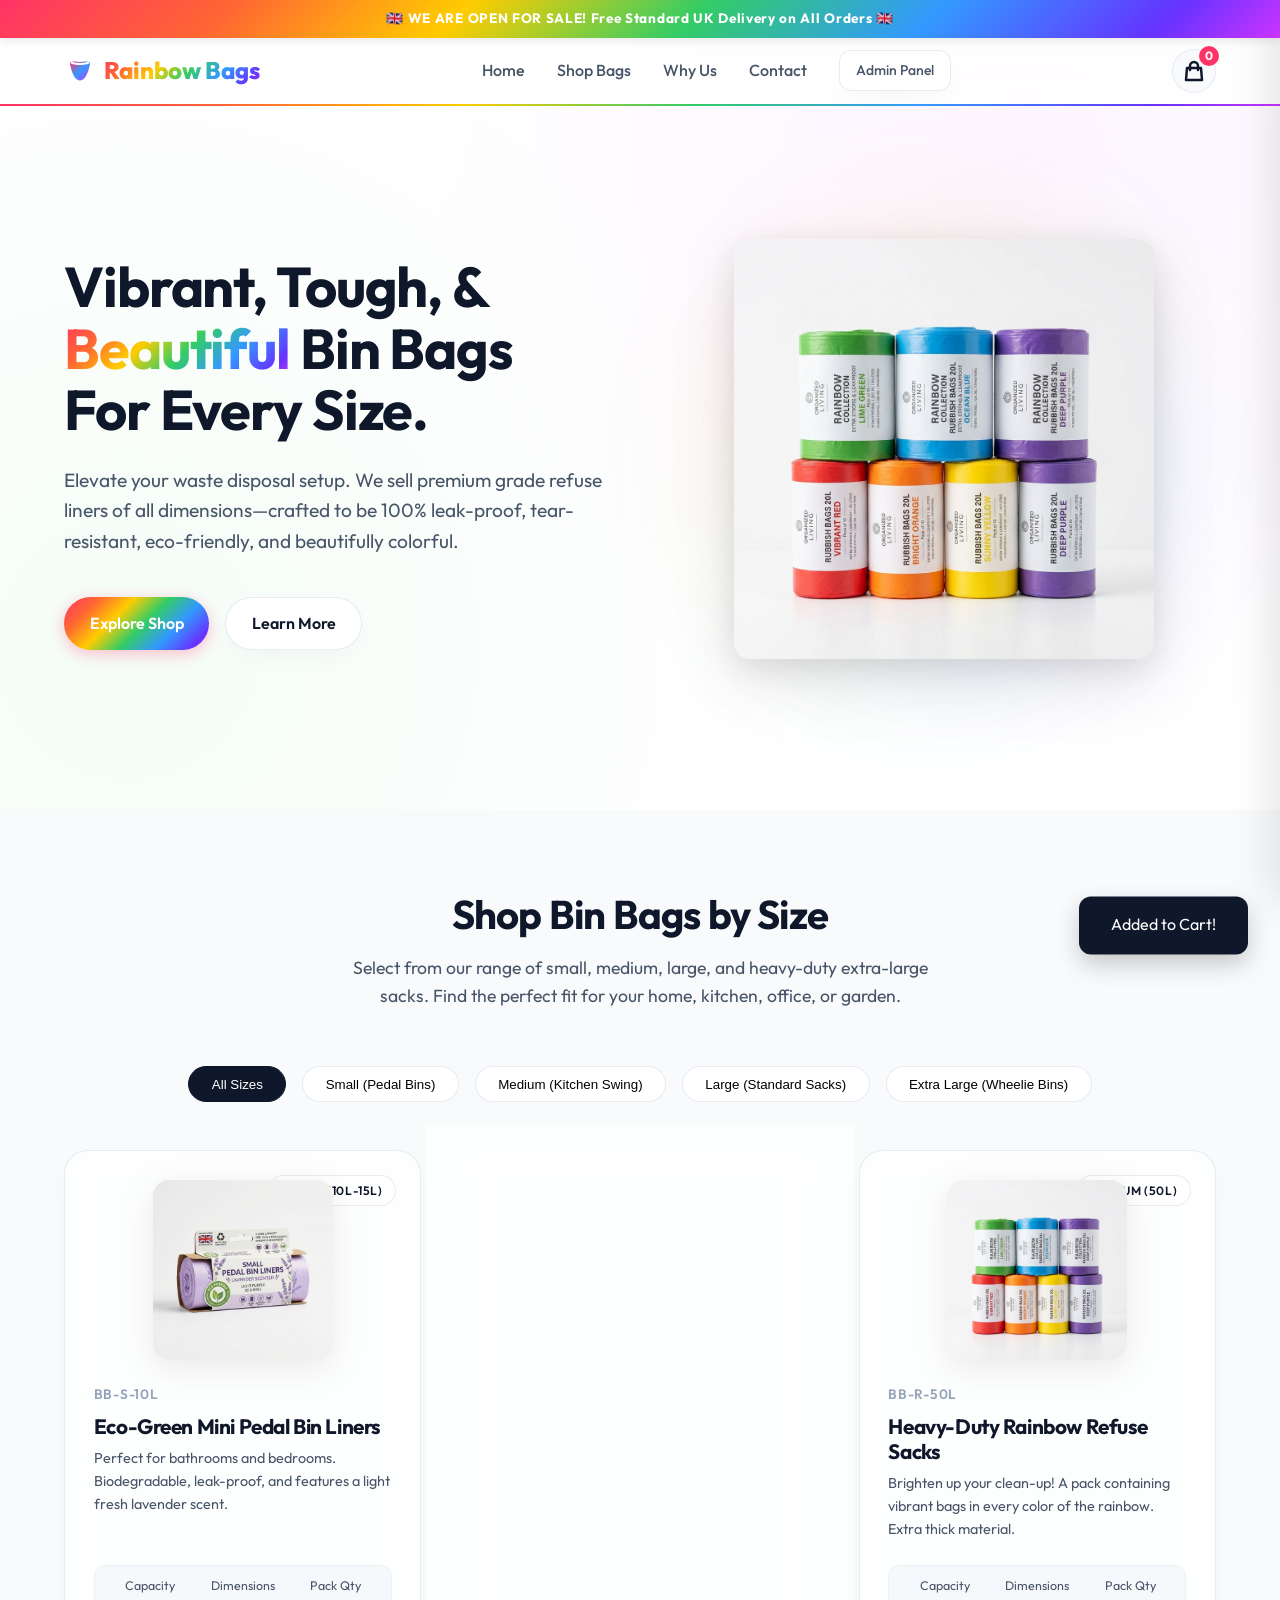
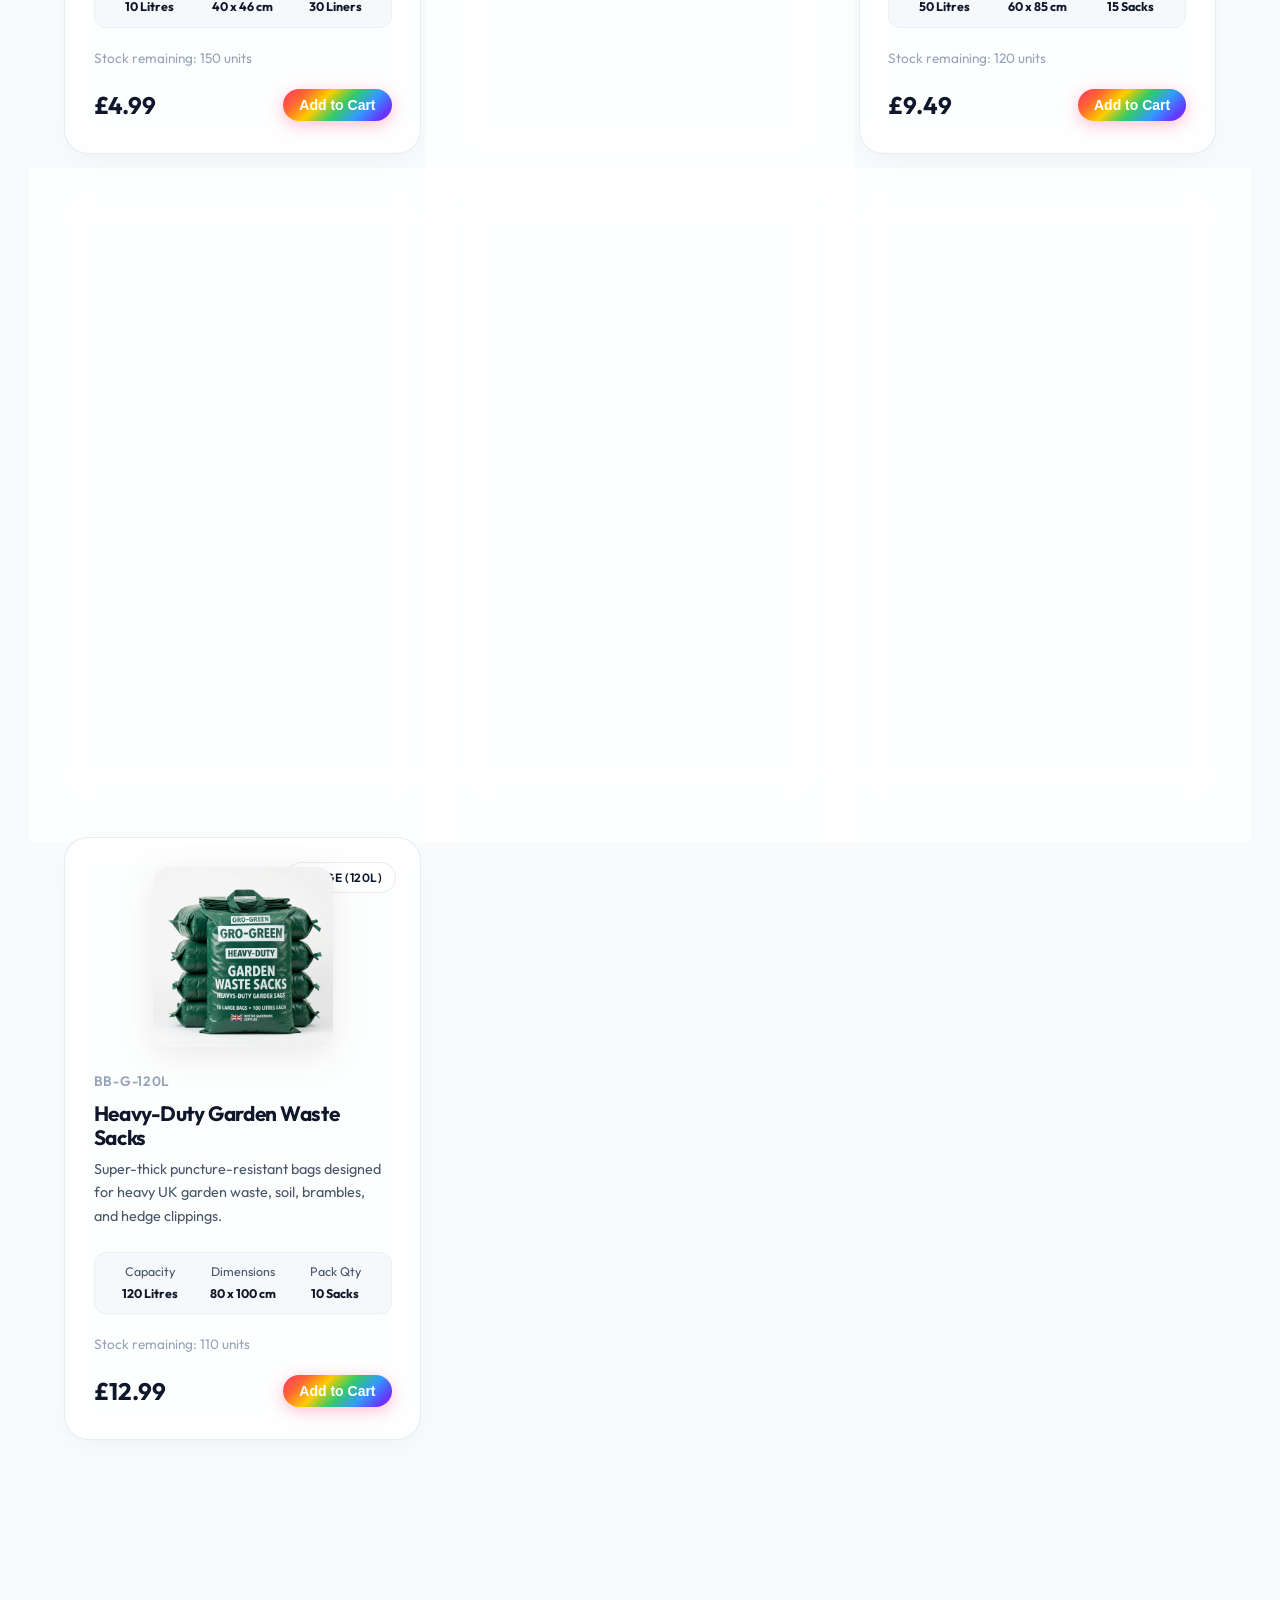
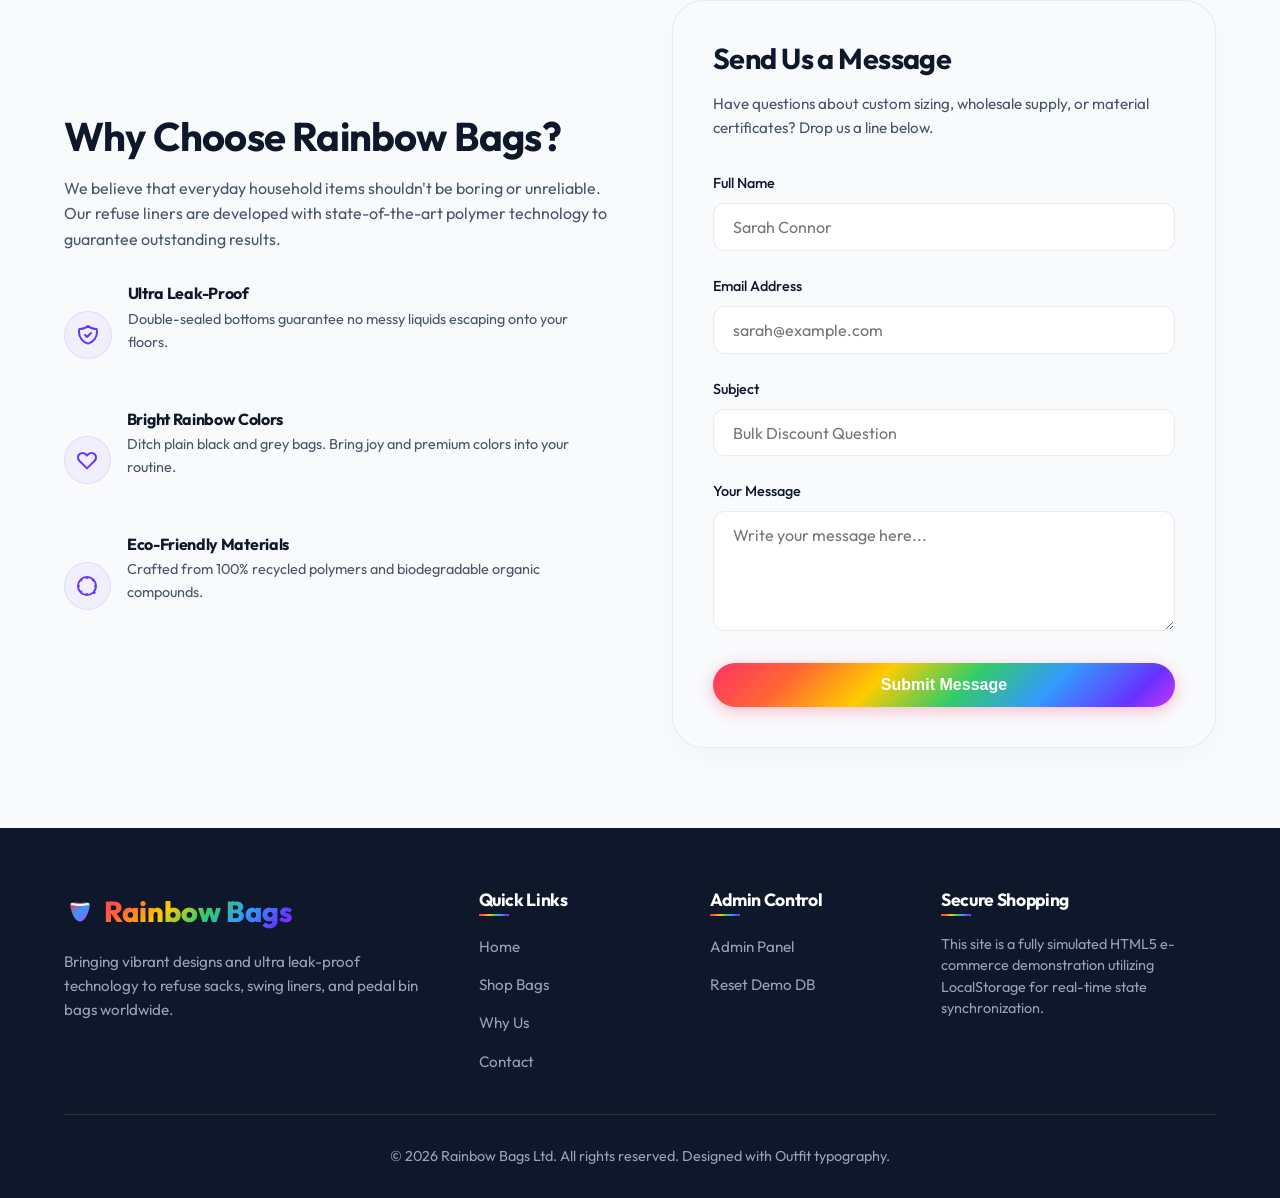
==== dashboard.html @ 69acb52d "Add files via upload" ====
<!DOCTYPE html>
<html lang="en">
<head>
    <meta charset="UTF-8">
    <meta name="viewport" content="width=device-width, initial-scale=1.0">
    <title>Management Dashboard - Rainbow Bags</title>
    <link rel="stylesheet" href="style.css">
    <style>
        /* Custom UI classes specific to dashboard components */
        .chart-container {
            background: var(--bg-secondary);
            border-radius: 20px;
            padding: 2rem;
            border: 1px solid var(--border-color);
            margin-bottom: 2rem;
        }

        .chart-title {
            font-size: 1.1rem;
            margin-bottom: 1.5rem;
            font-weight: 600;
        }

        .chart-bars-flex {
            display: flex;
            flex-direction: column;
            gap: 1.25rem;
        }

        .chart-bar-row {
            display: flex;
            align-items: center;
            gap: 1rem;
        }

        .chart-label {
            width: 140px;
            font-size: 0.9rem;
            font-weight: 500;
            color: var(--text-secondary);
        }

        .chart-track {
            flex-grow: 1;
            height: 24px;
            background: rgba(226, 232, 240, 0.5);
            border-radius: 9999px;
            overflow: hidden;
            position: relative;
        }

        .chart-fill {
            height: 100%;
            border-radius: 9999px;
            transition: width 0.8s cubic-bezier(0.4, 0, 0.2, 1);
            background: var(--rainbow-gradient);
        }

        .chart-value {
            width: 50px;
            text-align: right;
            font-size: 0.9rem;
            font-weight: 700;
        }

        /* Specific colorful background styles for charts */
        .fill-small { background: linear-gradient(90deg, #9933ff, #cc33ff); }
        .fill-medium { background: linear-gradient(90deg, #3399ff, #33cc66); }
        .fill-rainbow { background: var(--rainbow-gradient); }
        .fill-large { background: linear-gradient(90deg, #475569, #0f172a); }
        .fill-xlarge { background: linear-gradient(90deg, #6633ff, #ff3366); }

        .select-status {
            font-family: inherit;
            font-weight: 600;
            border-radius: 8px;
            padding: 0.3rem 0.6rem;
            border: 1px solid var(--border-color);
            background: #ffffff;
            cursor: pointer;
            outline: none;
            transition: var(--transition);
        }
        
        .select-status:focus {
            border-color: var(--rainbow-indigo);
        }

        .admin-nav-item.active-tab {
            background: var(--rainbow-gradient);
            color: #ffffff;
        }

        /* Login Screen Specific Styles */
        #login-screen {
            position: fixed;
            top: 0;
            left: 0;
            width: 100vw;
            height: 100vh;
            background: linear-gradient(135deg, rgba(255, 51, 102, 0.05) 0%, rgba(204, 51, 255, 0.05) 100%), #ffffff;
            display: flex;
            align-items: center;
            justify-content: center;
            z-index: 100002;
        }

        .login-card {
            background: #ffffff;
            border-radius: 32px;
            border: 1px solid var(--border-color);
            box-shadow: 0 20px 45px rgba(0,0,0,0.06);
            padding: 3rem;
            width: 100%;
            max-width: 420px;
            text-align: center;
            animation: float 6s ease-in-out infinite;
        }
    </style>
</head>
<body>

    <div id="dashboard-layout" style="display: none;">
        <!-- Header / Navbar -->
        <header id="main-header">
        <a href="index.html" class="logo">
            <svg viewBox="0 0 32 32" fill="none">
                <path d="M6,10 C10,32 22,32 26,10 C26,7 23,7 16,8 C9,7 6,7 6,10 Z" fill="url(#logo-rainbow-grad)" />
                <path d="M8,9 C16,11 24,9 24,9" stroke="white" stroke-width="2" stroke-linecap="round" />
                <defs>
                    <linearGradient id="logo-rainbow-grad" x1="0%" y1="0%" x2="100%" y2="100%">
                        <stop offset="0%" style="stop-color:#ff3366" />
                        <stop offset="50%" style="stop-color:#3399ff" />
                        <stop offset="100%" style="stop-color:#cc33ff" />
                    </linearGradient>
                </defs>
            </svg>
            <span class="rainbow-text">Rainbow Bags Admin</span>
        </a>
        
        <ul class="nav-links">
            <li><a href="index.html">View Storefront</a></li>
            <li><a href="#" onclick="logoutDemo()" class="btn btn-white btn-sm" style="border-radius:12px;">Log Out</a></li>
        </ul>
    </header>

    <div class="admin-container">
        <!-- Sidebar Navigation -->
        <aside class="admin-sidebar">
            <nav class="admin-nav">
                <div class="admin-nav-item active-tab" data-target="overview" id="nav-overview">
                    <svg width="20" height="20" fill="none" stroke="currentColor" stroke-width="2" viewBox="0 0 24 24"><path d="M4 6a2 2 0 012-2h2a2 2 0 012 2v4a2 2 0 01-2 2H6a2 2 0 01-2-2V6zM14 6a2 2 0 012-2h2a2 2 0 012 2v4a2 2 0 01-2 2h-2a2 2 0 01-2-2V6zM4 16a2 2 0 012-2h2a2 2 0 012 2v2a2 2 0 01-2 2H6a2 2 0 01-2-2v-2zM14 16a2 2 0 012-2h2a2 2 0 012 2v2a2 2 0 01-2 2h-2a2 2 0 01-2-2v-2z" stroke-linecap="round" stroke-linejoin="round"/></svg>
                    <span>Overview</span>
                </div>
                <div class="admin-nav-item" data-target="products" id="nav-products">
                    <svg width="20" height="20" fill="none" stroke="currentColor" stroke-width="2" viewBox="0 0 24 24"><path d="M20 7l-8-4-8 4m16 0l-8 4m8-4v10l-8 4m0-10L4 7m8 4v10M4 7v10l8 4" stroke-linecap="round" stroke-linejoin="round"/></svg>
                    <span>Inventory</span>
                </div>
                <div class="admin-nav-item" data-target="orders" id="nav-orders">
                    <svg width="20" height="20" fill="none" stroke="currentColor" stroke-width="2" viewBox="0 0 24 24"><path d="M16 11V7a4 4 0 00-8 0v4M5 9h14l1 12H4L5 9z" stroke-linecap="round" stroke-linejoin="round"/></svg>
                    <span>Orders</span>
                </div>
                <div class="admin-nav-item" data-target="messages" id="nav-messages">
                    <svg width="20" height="20" fill="none" stroke="currentColor" stroke-width="2" viewBox="0 0 24 24"><path d="M8 12h.01M12 12h.01M16 12h.01M21 12c0 4.418-4.03 8-9 8a9.863 9.863 0 01-4.255-.949L3 20l1.395-3.72C3.512 15.042 3 13.574 3 12c0-4.418 4.03-8 9-8s9 3.582 9 8z" stroke-linecap="round" stroke-linejoin="round"/></svg>
                    <span>Messages</span>
                </div>
            </nav>
        </aside>

        <!-- Main Content Area -->
        <main class="admin-content">
            
            <!-- Alert message bars -->
            <div id="alert-success" style="display:none; background:rgba(51,204,102,0.1); color:var(--rainbow-green); border-radius:12px; padding:1rem; margin-bottom:1.5rem; font-weight: 500;"></div>
            <div id="alert-error" style="display:none; background:rgba(255,51,102,0.1); color:var(--rainbow-red); border-radius:12px; padding:1rem; margin-bottom:1.5rem; font-weight: 500;"></div>

            <!-- TAB 1: OVERVIEW -->
            <div id="tab-overview" class="tab-view">
                <div class="admin-header-actions">
                    <h2>Performance Dashboard</h2>
                    <p style="color:var(--text-secondary); font-size:0.9rem;">Real-time LocalStorage reporting</p>
                </div>

                <div class="admin-stats-grid">
                    <div class="stat-card">
                        <span class="stat-card-title">Total Sales Revenue</span>
                        <span class="stat-card-value" id="stat-revenue">£0.00</span>
                    </div>
                    <div class="stat-card">
                        <span class="stat-card-title">Total Orders</span>
                        <span class="stat-card-value" id="stat-orders">0</span>
                    </div>
                    <div class="stat-card">
                        <span class="stat-card-title">Average Order Value</span>
                        <span class="stat-card-value" id="stat-aov">£0.00</span>
                    </div>
                    <div class="stat-card">
                        <span class="stat-card-title">Low Stock Warnings</span>
                        <span class="stat-card-value" id="stat-lowstock" style="color: var(--rainbow-red);">0</span>
                    </div>
                </div>

                <!-- Charts Section -->
                <div class="chart-container">
                    <h3 class="chart-title">Bag Volume Distribution Sold (Total Units)</h3>
                    <div class="chart-bars-flex" id="chart-bars">
                        <!-- Plotted dynamically in dashboard.js -->
                    </div>
                </div>

                <!-- Recent Orders Log Preview -->
                <h3 style="margin-top:2.5rem; margin-bottom:1rem;">Recent Orders</h3>
                <div class="admin-table-container">
                    <table class="admin-table">
                        <thead>
                            <tr>
                                <th>Order ID</th>
                                <th>Customer Name</th>
                                <th>Date</th>
                                <th>Total paid</th>
                                <th>Status</th>
                            </tr>
                        </thead>
                        <tbody id="recent-orders-list">
                            <!-- Populated dynamically -->
                        </tbody>
                    </table>
                </div>
            </div>

            <!-- TAB 2: INVENTORY -->
            <div id="tab-products" class="tab-view" style="display:none;">
                <div class="admin-header-actions">
                    <h2>Product Inventory</h2>
                    <button class="btn btn-rainbow btn-sm" onclick="openAddProductModal()">+ Add New Product</button>
                </div>

                <div class="admin-table-container">
                    <table class="admin-table">
                        <thead>
                            <tr>
                                <th>ID</th>
                                <th>Image</th>
                                <th>Product Name</th>
                                <th>SKU</th>
                                <th>Size</th>
                                <th>Price</th>
                                <th>Stock</th>
                                <th>Actions</th>
                            </tr>
                        </thead>
                        <tbody id="inventory-list">
                            <!-- Populated dynamically -->
                        </tbody>
                    </table>
                </div>
            </div>

            <!-- TAB 3: ORDERS -->
            <div id="tab-orders" class="tab-view" style="display:none;">
                <div class="admin-header-actions">
                    <h2>Orders Log</h2>
                    <p style="color:var(--text-secondary); font-size:0.9rem;" id="orders-count-label">0 total orders listed</p>
                </div>

                <div class="admin-table-container">
                    <table class="admin-table">
                        <thead>
                            <tr>
                                <th>Order ID</th>
                                <th>Customer Details</th>
                                <th>Purchased Items</th>
                                <th>Total amount</th>
                                <th>Date</th>
                                <th>Status</th>
                                <th>Actions</th>
                            </tr>
                        </thead>
                        <tbody id="orders-full-list">
                            <!-- Populated dynamically -->
                        </tbody>
                    </table>
                </div>
            </div>

            <!-- TAB 4: MESSAGES -->
            <div id="tab-messages" class="tab-view" style="display:none;">
                <div class="admin-header-actions">
                    <h2>Customer Support Inquiries</h2>
                    <p style="color:var(--text-secondary); font-size:0.9rem;" id="messages-count-label">0 total inquiries</p>
                </div>

                <div class="admin-table-container">
                    <table class="admin-table">
                        <thead>
                            <tr>
                                <th>ID</th>
                                <th>Customer</th>
                                <th>Subject</th>
                                <th>Date</th>
                                <th>Status</th>
                                <th>Actions</th>
                            </tr>
                        </thead>
                        <tbody id="messages-list">
                            <!-- Populated dynamically -->
                        </tbody>
                    </table>
                </div>
            </div>

        </main>
    </div>

    <!-- Product CRUD Modal -->
    <div class="admin-modal" id="product-modal">
        <div class="admin-modal-content">
            <h3 style="font-size:1.8rem; margin-bottom:1.5rem;" id="modal-title">Add New Product</h3>
            
            <form id="product-form">
                <input type="hidden" id="prod-id">
                
                <div class="form-group">
                    <label for="prod-name" class="form-label">Product Name</label>
                    <input type="text" id="prod-name" class="form-control" placeholder="Heavy-Duty Rainbow Refuse Sacks" required>
                </div>

                <div style="display:grid; grid-template-columns: 1fr 1fr; gap:1rem;" class="form-group">
                    <div>
                        <label for="prod-sku" class="form-label">SKU Code</label>
                        <input type="text" id="prod-sku" class="form-control" placeholder="BB-R-50L" required>
                    </div>
                    <div>
                        <label for="prod-size" class="form-label">Size Dimension</label>
                        <input type="text" id="prod-size" class="form-control" placeholder="Medium (50L)" required>
                    </div>
                </div>

                <div style="display:grid; grid-template-columns: 1fr 1fr; gap:1rem;" class="form-group">
                    <div>
                        <label for="prod-price" class="form-label">Price (£)</label>
                        <input type="number" id="prod-price" class="form-control" step="0.01" min="0.01" placeholder="9.49" required>
                    </div>
                    <div>
                        <label for="prod-stock" class="form-label">Inventory Stock</label>
                        <input type="number" id="prod-stock" class="form-control" min="0" placeholder="120" required>
                    </div>
                </div>

                <div style="display:grid; grid-template-columns: repeat(3, 1fr); gap:1rem;" class="form-group">
                    <div>
                        <label for="prod-capacity" class="form-label">Capacity (L)</label>
                        <input type="text" id="prod-capacity" class="form-control" placeholder="50 Litres" required>
                    </div>
                    <div>
                        <label for="prod-dimensions" class="form-label">Dimensions</label>
                        <input type="text" id="prod-dimensions" class="form-control" placeholder="60 x 85 cm" required>
                    </div>
                    <div>
                        <label for="prod-pack-qty" class="form-label">Pack Qty</label>
                        <input type="text" id="prod-pack-qty" class="form-control" placeholder="15 Sacks" required>
                    </div>
                </div>

                <div class="form-group">
                    <label for="prod-image-url" class="form-label">Product Image URL / Style Key</label>
                    <input type="text" id="prod-image-url" class="form-control" placeholder="images/rainbow_refuse_sacks.jpg or small_bag" required>
                </div>

                <div class="form-group" style="margin-bottom:2rem;">
                    <label for="prod-desc" class="form-label">Description Details</label>
                    <textarea id="prod-desc" class="form-control" placeholder="Write description details here..." required></textarea>
                </div>

                <div style="display:flex; gap:1rem;">
                    <button type="button" class="btn btn-white" onclick="closeProductModal()" style="flex:1;">Cancel</button>
                    <button type="submit" class="btn btn-rainbow" id="modal-submit-btn" style="flex:2;">Save Product</button>
                </div>
            </form>
        </div>
    </div>

    <!-- Message Reader Modal -->
    <div class="admin-modal" id="message-modal">
        <div class="admin-modal-content">
            <h3 style="font-size:1.6rem; margin-bottom:1rem;" id="msg-modal-subject">Subject line</h3>
            <p style="font-size:0.85rem; color:var(--text-muted); margin-bottom:1.5rem;" id="msg-modal-meta">From: Name (email) on date</p>
            
            <div style="background:var(--bg-secondary); border-radius:12px; padding:1.5rem; line-height:1.6; margin-bottom:2rem; white-space:pre-wrap; border:1px solid var(--border-color);" id="msg-modal-content">
                Message content body
            </div>
            
            <button class="btn btn-rainbow" onclick="closeMessageModal()" style="width:100%;">Close Message</button>
        </div>
    </div>
    </div>

    <!-- Login Screen -->
    <div id="login-screen">
        <div class="login-card">
            <div class="logo" style="justify-content:center; margin-bottom: 2rem;">
                <svg viewBox="0 0 32 32" fill="none" style="width:40px; height:40px;">
                    <path d="M6,10 C10,32 22,32 26,10 C26,7 23,7 16,8 C9,7 6,7 6,10 Z" fill="url(#logo-rainbow-grad-login)" />
                    <path d="M8,9 C16,11 24,9 24,9" stroke="white" stroke-width="2" stroke-linecap="round" />
                    <defs>
                        <linearGradient id="logo-rainbow-grad-login" x1="0%" y1="0%" x2="100%" y2="100%">
                            <stop offset="0%" style="stop-color:#ff3366" />
                            <stop offset="50%" style="stop-color:#3399ff" />
                            <stop offset="100%" style="stop-color:#cc33ff" />
                        </linearGradient>
                    </defs>
                </svg>
                <span class="rainbow-text">Rainbow Bags</span>
            </div>
            
            <h2 style="font-size:1.6rem; margin-bottom:0.5rem;">Admin Control Room</h2>
            <p style="color:var(--text-secondary); font-size:0.9rem; margin-bottom:2rem;">Sign in to manage inventory & sales</p>
            
            <div id="login-error" style="display:none; background:rgba(255,51,102,0.1); color:var(--rainbow-red); border-radius:12px; padding:0.8rem; font-size:0.88rem; margin-bottom:1.5rem; text-align:left; font-weight: 500;">
                Invalid username or password.
            </div>
            
            <form id="login-form">
                <div class="form-group" style="text-align:left;">
                    <label for="login-username" class="form-label">Username</label>
                    <input type="text" id="login-username" class="form-control" placeholder="Enter username" required autocomplete="username">
                </div>
                <div class="form-group" style="text-align:left; margin-bottom: 2rem;">
                    <label for="login-password" class="form-label">Password</label>
                    <input type="password" id="login-password" class="form-control" placeholder="••••••••" required autocomplete="current-password">
                </div>
                <button type="submit" class="btn btn-rainbow" style="width:100%;">Access Dashboard</button>
            </form>

        </div>
    </div>

    <!-- Toast container -->
    <div class="toast" id="toast">Update applied!</div>

    <script src="dashboard.js"></script>
</body>
</html>
---- style.css ----
/* style.css - Premium Rainbow & White Design System */
@import url('https://fonts.googleapis.com/css2?family=Outfit:wght@300;400;500;600;700;800&display=swap');

:root {
    --bg-primary: #ffffff;
    --bg-secondary: #f8fafc;
    --bg-card: rgba(255, 255, 255, 0.75);
    --border-color: rgba(226, 232, 240, 0.8);
    --text-primary: #0f172a;
    --text-secondary: #475569;
    --text-muted: #94a3b8;
    
    /* Vibrant Premium Rainbow Accents */
    --rainbow-red: #ff3366;
    --rainbow-orange: #ff6633;
    --rainbow-yellow: #ffcc00;
    --rainbow-green: #33cc66;
    --rainbow-blue: #3399ff;
    --rainbow-indigo: #6633ff;
    --rainbow-violet: #cc33ff;
    
    --rainbow-gradient: linear-gradient(135deg, 
        var(--rainbow-red) 0%, 
        var(--rainbow-orange) 18%, 
        var(--rainbow-yellow) 36%, 
        var(--rainbow-green) 54%, 
        var(--rainbow-blue) 72%, 
        var(--rainbow-indigo) 90%, 
        var(--rainbow-violet) 100%
    );
    
    --rainbow-gradient-hover: linear-gradient(135deg, 
        var(--rainbow-violet) 0%, 
        var(--rainbow-indigo) 18%, 
        var(--rainbow-blue) 36%, 
        var(--rainbow-green) 54%, 
        var(--rainbow-yellow) 72%, 
        var(--rainbow-orange) 90%, 
        var(--rainbow-red) 100%
    );

    --rainbow-glow: 0 8px 32px rgba(99, 102, 241, 0.15);
    --card-shadow: 0 10px 30px -10px rgba(0, 0, 0, 0.05);
    --glass-blur: blur(12px);
    --transition: all 0.3s cubic-bezier(0.4, 0, 0.2, 1);
}

* {
    margin: 0;
    padding: 0;
    box-sizing: border-box;
}

body {
    font-family: 'Outfit', sans-serif;
    background-color: var(--bg-primary);
    color: var(--text-primary);
    line-height: 1.6;
    overflow-x: hidden;
}

/* Scrollbar customization */
::-webkit-scrollbar {
    width: 8px;
    height: 8px;
}
::-webkit-scrollbar-track {
    background: var(--bg-secondary);
}
::-webkit-scrollbar-thumb {
    background: var(--text-muted);
    border-radius: 4px;
}
::-webkit-scrollbar-thumb:hover {
    background: var(--text-secondary);
}

/* Typography & General Utilities */
h1, h2, h3, h4, h5, h6 {
    font-weight: 700;
    letter-spacing: -0.02em;
    line-height: 1.2;
}

.rainbow-text {
    background: var(--rainbow-gradient);
    -webkit-background-clip: text;
    -webkit-text-fill-color: transparent;
    display: inline-block;
}

.btn {
    display: inline-flex;
    align-items: center;
    justify-content: center;
    padding: 0.8rem 1.6rem;
    font-size: 1rem;
    font-weight: 600;
    border-radius: 9999px;
    border: none;
    cursor: pointer;
    transition: var(--transition);
    text-decoration: none;
    gap: 0.5rem;
}

.btn-rainbow {
    background: var(--rainbow-gradient);
    color: #ffffff;
    box-shadow: 0 4px 15px rgba(255, 51, 102, 0.3);
}

.btn-rainbow:hover {
    background: var(--rainbow-gradient-hover);
    transform: translateY(-2px);
    box-shadow: 0 8px 25px rgba(255, 51, 102, 0.5);
}

.btn-white {
    background: #ffffff;
    color: var(--text-primary);
    border: 1px solid var(--border-color);
    box-shadow: var(--card-shadow);
}

.btn-white:hover {
    background: var(--bg-secondary);
    border-color: var(--text-muted);
    transform: translateY(-2px);
}

.btn-sm {
    padding: 0.5rem 1rem;
    font-size: 0.875rem;
}

/* Header & Navigation */
header {
    position: fixed;
    top: 0;
    left: 0;
    right: 0;
    height: 70px;
    background: rgba(255, 255, 255, 0.8);
    backdrop-filter: var(--glass-blur);
    -webkit-backdrop-filter: var(--glass-blur);
    border-bottom: 1px solid var(--border-color);
    z-index: 100;
    display: flex;
    align-items: center;
    justify-content: space-between;
    padding: 0 5%;
    transition: var(--transition);
}

header::after {
    content: '';
    position: absolute;
    bottom: -1px;
    left: 0;
    width: 100%;
    height: 2px;
    background: var(--rainbow-gradient);
}

.logo {
    display: flex;
    align-items: center;
    gap: 0.5rem;
    font-size: 1.5rem;
    font-weight: 800;
    text-decoration: none;
    color: var(--text-primary);
}

.logo svg {
    width: 32px;
    height: 32px;
}

.nav-links {
    display: flex;
    gap: 2rem;
    list-style: none;
    align-items: center;
}

.nav-links a {
    text-decoration: none;
    color: var(--text-secondary);
    font-weight: 500;
    transition: var(--transition);
}

.nav-links a:hover {
    color: var(--text-primary);
}

.nav-icons {
    display: flex;
    align-items: center;
    gap: 1.5rem;
}

.cart-icon-wrapper {
    position: relative;
    cursor: pointer;
    background: var(--bg-secondary);
    width: 44px;
    height: 44px;
    border-radius: 50%;
    display: flex;
    align-items: center;
    justify-content: center;
    transition: var(--transition);
    border: 1px solid var(--border-color);
}

.cart-icon-wrapper:hover {
    border-color: var(--rainbow-indigo);
    box-shadow: 0 0 10px rgba(102, 51, 255, 0.2);
}

.cart-badge {
    position: absolute;
    top: -4px;
    right: -4px;
    background: var(--rainbow-red);
    color: #ffffff;
    font-size: 0.75rem;
    font-weight: 700;
    width: 20px;
    height: 20px;
    border-radius: 50%;
    display: flex;
    align-items: center;
    justify-content: center;
}

/* Hero Section */
.hero {
    min-height: 90vh;
    padding: 120px 5% 60px 5%;
    background: radial-gradient(circle at 80% 20%, rgba(204, 51, 255, 0.05) 0%, transparent 50%),
                radial-gradient(circle at 10% 80%, rgba(51, 204, 102, 0.05) 0%, transparent 50%);
    display: grid;
    grid-template-columns: 1fr 1fr;
    gap: 4rem;
    align-items: center;
}

.hero-content h1 {
    font-size: 3.5rem;
    line-height: 1.1;
    margin-bottom: 1.5rem;
}

.hero-content p {
    font-size: 1.2rem;
    color: var(--text-secondary);
    margin-bottom: 2.5rem;
    max-width: 600px;
}

.hero-cta {
    display: flex;
    gap: 1rem;
}

.hero-image-wrapper {
    position: relative;
    display: flex;
    justify-content: center;
    align-items: center;
}

.hero-bg-glow {
    position: absolute;
    width: 400px;
    height: 400px;
    background: var(--rainbow-gradient);
    border-radius: 50%;
    filter: blur(80px);
    opacity: 0.15;
    z-index: 1;
    animation: rotateGlow 20s linear infinite;
}

.hero-bag-preview {
    position: relative;
    z-index: 2;
    width: 100%;
    max-width: 420px;
    filter: drop-shadow(0 20px 30px rgba(0,0,0,0.1));
    animation: float 6s ease-in-out infinite;
}

/* Shop Section */
.shop-section {
    padding: 80px 5%;
    background: var(--bg-secondary);
}

.section-header {
    text-align: center;
    margin-bottom: 3.5rem;
}

.section-header h2 {
    font-size: 2.5rem;
    margin-bottom: 1rem;
}

.section-header p {
    color: var(--text-secondary);
    font-size: 1.1rem;
    max-width: 600px;
    margin: 0 auto;
}

.product-filters {
    display: flex;
    justify-content: center;
    gap: 1rem;
    margin-bottom: 3rem;
    flex-wrap: wrap;
}

.filter-btn {
    padding: 0.6rem 1.4rem;
    border-radius: 9999px;
    border: 1px solid var(--border-color);
    background: #ffffff;
    font-weight: 500;
    cursor: pointer;
    transition: var(--transition);
}

.filter-btn:hover, .filter-btn.active {
    background: var(--text-primary);
    color: #ffffff;
    border-color: var(--text-primary);
}

.products-grid {
    display: grid;
    grid-template-columns: repeat(auto-fill, minmax(280px, 1fr));
    gap: 2.5rem;
}

.product-card {
    background: var(--bg-card);
    border-radius: 24px;
    border: 1px solid var(--border-color);
    padding: 1.8rem;
    display: flex;
    flex-direction: column;
    position: relative;
    transition: var(--transition);
    overflow: hidden;
    backdrop-filter: var(--glass-blur);
    -webkit-backdrop-filter: var(--glass-blur);
    box-shadow: var(--card-shadow);
}

.product-card::before {
    content: '';
    position: absolute;
    top: 0;
    left: 0;
    width: 100%;
    height: 4px;
    background: var(--rainbow-gradient);
    opacity: 0;
    transition: var(--transition);
}

.product-card:hover {
    transform: translateY(-8px);
    box-shadow: var(--rainbow-glow);
    border-color: rgba(99, 102, 241, 0.3);
}

.product-card:hover::before {
    opacity: 1;
}

.product-badge {
    position: absolute;
    top: 1.5rem;
    right: 1.5rem;
    background: rgba(255,255,255,0.9);
    padding: 0.3rem 0.8rem;
    border-radius: 9999px;
    font-size: 0.75rem;
    font-weight: 600;
    border: 1px solid var(--border-color);
    text-transform: uppercase;
    letter-spacing: 0.05em;
}

.product-image {
    height: 180px;
    display: flex;
    align-items: center;
    justify-content: center;
    margin-bottom: 1.5rem;
    position: relative;
}

/* Beautiful SVG representations of bin bags */
.bag-illustration {
    width: 120px;
    height: 150px;
    filter: drop-shadow(0 10px 15px rgba(0,0,0,0.1));
    transition: var(--transition);
}

.product-card:hover .bag-illustration {
    transform: scale(1.1) rotate(2deg);
}

/* realistic product photos of UK bin bags */
.bag-image {
    max-width: 100%;
    max-height: 100%;
    object-fit: contain;
    border-radius: 16px;
    filter: drop-shadow(0 8px 16px rgba(0,0,0,0.08));
    transition: var(--transition);
}

.product-card:hover .bag-image {
    transform: scale(1.06) rotate(2deg);
}

.product-size {
    font-size: 0.85rem;
    color: var(--text-muted);
    font-weight: 600;
    text-transform: uppercase;
    margin-bottom: 0.5rem;
    letter-spacing: 0.05em;
}

.product-name {
    font-size: 1.3rem;
    margin-bottom: 0.5rem;
    color: var(--text-primary);
}

.product-description {
    font-size: 0.9rem;
    color: var(--text-secondary);
    margin-bottom: 1.5rem;
    flex-grow: 1;
}

.product-footer {
    display: flex;
    justify-content: space-between;
    align-items: center;
    margin-top: auto;
}

.product-price {
    font-size: 1.5rem;
    font-weight: 700;
    color: var(--text-primary);
}

/* Shopping Cart Drawer */
.cart-drawer {
    position: fixed;
    top: 0;
    right: -420px;
    width: 420px;
    height: 100%;
    background: rgba(255, 255, 255, 0.95);
    backdrop-filter: var(--glass-blur);
    -webkit-backdrop-filter: var(--glass-blur);
    box-shadow: -10px 0 40px rgba(0, 0, 0, 0.1);
    z-index: 1000;
    transition: cubic-bezier(0.4, 0, 0.2, 1) 0.4s;
    display: flex;
    flex-direction: column;
    border-left: 1px solid var(--border-color);
}

.cart-drawer.active {
    right: 0;
}

.cart-header {
    padding: 1.5rem;
    border-bottom: 1px solid var(--border-color);
    display: flex;
    justify-content: space-between;
    align-items: center;
}

.cart-close {
    background: none;
    border: none;
    cursor: pointer;
    font-size: 1.5rem;
    color: var(--text-secondary);
    display: flex;
    align-items: center;
    justify-content: center;
    width: 36px;
    height: 36px;
    border-radius: 50%;
    transition: var(--transition);
}

.cart-close:hover {
    background: var(--bg-secondary);
    color: var(--text-primary);
}

.cart-items {
    flex-grow: 1;
    overflow-y: auto;
    padding: 1.5rem;
    display: flex;
    flex-direction: column;
    gap: 1.5rem;
}

.cart-item {
    display: flex;
    gap: 1rem;
    align-items: center;
    border-bottom: 1px solid var(--border-color);
    padding-bottom: 1.5rem;
}

.cart-item-img {
    width: 60px;
    height: 60px;
    background: var(--bg-secondary);
    border-radius: 12px;
    display: flex;
    align-items: center;
    justify-content: center;
}

.cart-item-details {
    flex-grow: 1;
}

.cart-item-name {
    font-size: 1rem;
    font-weight: 600;
    margin-bottom: 0.25rem;
}

.cart-item-size {
    font-size: 0.8rem;
    color: var(--text-muted);
}

.cart-item-price {
    font-weight: 700;
    margin-top: 0.25rem;
}

.cart-item-qty {
    display: flex;
    align-items: center;
    gap: 0.5rem;
}

.qty-btn {
    border: 1px solid var(--border-color);
    background: #ffffff;
    width: 28px;
    height: 28px;
    border-radius: 50%;
    cursor: pointer;
    display: flex;
    align-items: center;
    justify-content: center;
    font-size: 0.9rem;
    transition: var(--transition);
}

.qty-btn:hover {
    background: var(--text-primary);
    color: #ffffff;
}

.qty-val {
    font-weight: 600;
    width: 24px;
    text-align: center;
}

.cart-item-remove {
    background: none;
    border: none;
    cursor: pointer;
    color: var(--text-muted);
    transition: var(--transition);
}

.cart-item-remove:hover {
    color: var(--rainbow-red);
}

.cart-footer {
    padding: 1.5rem;
    border-top: 1px solid var(--border-color);
    background: var(--bg-secondary);
}

.cart-subtotal {
    display: flex;
    justify-content: space-between;
    font-size: 1.2rem;
    font-weight: 700;
    margin-bottom: 1.5rem;
}

.cart-overlay {
    position: fixed;
    top: 0;
    left: 0;
    width: 100vw;
    height: 100vh;
    background: rgba(0,0,0,0.3);
    backdrop-filter: blur(4px);
    z-index: 999;
    display: none;
}

.cart-overlay.active {
    display: block;
}

/* Contact / Support Section */
.contact-section {
    padding: 80px 5%;
    background: #ffffff;
    display: grid;
    grid-template-columns: 1fr 1fr;
    gap: 4rem;
    align-items: center;
}

.contact-info h2 {
    font-size: 2.5rem;
    margin-bottom: 1rem;
}

.contact-info p {
    color: var(--text-secondary);
    margin-bottom: 2rem;
}

.info-cards {
    display: grid;
    gap: 1.5rem;
}

.info-card {
    display: flex;
    gap: 1rem;
    align-items: center;
}

.info-icon {
    width: 48px;
    height: 48px;
    border-radius: 50%;
    background: rgba(102, 51, 255, 0.05);
    display: flex;
    align-items: center;
    justify-content: center;
    color: var(--rainbow-indigo);
    border: 1px solid rgba(102, 51, 255, 0.1);
}

.contact-form {
    background: var(--bg-secondary);
    padding: 2.5rem;
    border-radius: 32px;
    border: 1px solid var(--border-color);
    box-shadow: var(--card-shadow);
}

.form-group {
    margin-bottom: 1.5rem;
}

.form-label {
    display: block;
    margin-bottom: 0.5rem;
    font-weight: 500;
    font-size: 0.9rem;
}

.form-control {
    width: 100%;
    padding: 0.8rem 1.2rem;
    border-radius: 12px;
    border: 1px solid var(--border-color);
    background: #ffffff;
    font-family: inherit;
    font-size: 1rem;
    transition: var(--transition);
}

.form-control:focus {
    outline: none;
    border-color: var(--rainbow-indigo);
    box-shadow: 0 0 10px rgba(102, 51, 255, 0.1);
}

textarea.form-control {
    min-height: 120px;
    resize: vertical;
}

.toast {
    position: fixed;
    bottom: 2rem;
    right: 2rem;
    background: #0f172a;
    color: #ffffff;
    padding: 1rem 2rem;
    border-radius: 12px;
    box-shadow: 0 10px 25px rgba(0,0,0,0.2);
    z-index: 10000;
    transform: translateY(150%);
    transition: var(--transition);
}

.toast.show {
    transform: translateY(0);
}

/* Footer Section */
footer {
    background: var(--text-primary);
    color: #ffffff;
    padding: 60px 5% 30px 5%;
}

.footer-grid {
    display: grid;
    grid-template-columns: 2fr 1fr 1fr 1.5fr;
    gap: 3rem;
    margin-bottom: 40px;
}

.footer-logo {
    color: #ffffff;
    font-size: 1.8rem;
    font-weight: 800;
    text-decoration: none;
    display: flex;
    align-items: center;
    gap: 0.5rem;
    margin-bottom: 1rem;
}

.footer-description {
    color: var(--text-muted);
    font-size: 0.95rem;
}

.footer-links h4 {
    margin-bottom: 1.5rem;
    font-size: 1.1rem;
    position: relative;
    display: inline-block;
}

.footer-links h4::after {
    content: '';
    position: absolute;
    left: 0;
    bottom: -6px;
    width: 30px;
    height: 2px;
    background: var(--rainbow-gradient);
}

.footer-links ul {
    list-style: none;
    display: flex;
    flex-direction: column;
    gap: 0.8rem;
}

.footer-links a {
    text-decoration: none;
    color: var(--text-muted);
    font-size: 0.95rem;
    transition: var(--transition);
}

.footer-links a:hover {
    color: #ffffff;
    padding-left: 5px;
}

.footer-bottom {
    border-top: 1px solid rgba(255,255,255,0.1);
    padding-top: 30px;
    text-align: center;
    font-size: 0.9rem;
    color: var(--text-muted);
}

/* Checkout Page Specific Styles */
.checkout-container {
    max-width: 1200px;
    margin: 120px auto 60px auto;
    padding: 0 5%;
    display: grid;
    grid-template-columns: 1.5fr 1fr;
    gap: 3rem;
}

.checkout-card {
    background: #ffffff;
    border-radius: 24px;
    border: 1px solid var(--border-color);
    padding: 2.5rem;
    box-shadow: var(--card-shadow);
}

.checkout-title {
    font-size: 2rem;
    margin-bottom: 2rem;
    border-bottom: 2px solid var(--bg-secondary);
    padding-bottom: 1rem;
}

.checkout-summary-item {
    display: flex;
    justify-content: space-between;
    align-items: center;
    border-bottom: 1px solid var(--bg-secondary);
    padding: 1rem 0;
}

.checkout-summary-item:last-child {
    border-bottom: none;
}

.checkout-paypal-container {
    margin-top: 2rem;
}

/* Admin Dashboard Specific Styles */
.admin-container {
    max-width: 1400px;
    margin: 100px auto 60px auto;
    padding: 0 5%;
    display: grid;
    grid-template-columns: 240px 1fr;
    gap: 2.5rem;
}

.admin-sidebar {
    background: #ffffff;
    border: 1px solid var(--border-color);
    border-radius: 24px;
    padding: 1.5rem;
    height: fit-content;
    box-shadow: var(--card-shadow);
}

.admin-nav {
    display: flex;
    flex-direction: column;
    gap: 0.5rem;
}

.admin-nav-item {
    display: flex;
    align-items: center;
    gap: 0.75rem;
    padding: 0.8rem 1.2rem;
    border-radius: 12px;
    text-decoration: none;
    color: var(--text-secondary);
    font-weight: 500;
    cursor: pointer;
    transition: var(--transition);
}

.admin-nav-item:hover, .admin-nav-item.active {
    background: var(--bg-secondary);
    color: var(--text-primary);
}

.admin-nav-item.active {
    background: var(--rainbow-gradient);
    color: #ffffff;
}

.admin-content {
    background: #ffffff;
    border: 1px solid var(--border-color);
    border-radius: 24px;
    padding: 2.5rem;
    box-shadow: var(--card-shadow);
    min-height: 500px;
}

.admin-header-actions {
    display: flex;
    justify-content: space-between;
    align-items: center;
    margin-bottom: 2rem;
}

.admin-stats-grid {
    display: grid;
    grid-template-columns: repeat(auto-fit, minmax(200px, 1fr));
    gap: 1.5rem;
    margin-bottom: 2.5rem;
}

.stat-card {
    background: var(--bg-secondary);
    border-radius: 20px;
    padding: 1.5rem;
    border: 1px solid var(--border-color);
    display: flex;
    flex-direction: column;
}

.stat-card-title {
    font-size: 0.85rem;
    text-transform: uppercase;
    letter-spacing: 0.05em;
    color: var(--text-muted);
    font-weight: 600;
    margin-bottom: 0.5rem;
}

.stat-card-value {
    font-size: 2rem;
    font-weight: 700;
    color: var(--text-primary);
}

.admin-table-container {
    width: 100%;
    overflow-x: auto;
    margin-top: 1.5rem;
    border-radius: 16px;
    border: 1px solid var(--border-color);
}

.admin-table {
    width: 100%;
    border-collapse: collapse;
    text-align: left;
    font-size: 0.95rem;
}

.admin-table th {
    background: var(--bg-secondary);
    padding: 1rem 1.5rem;
    font-weight: 600;
    border-bottom: 1px solid var(--border-color);
}

.admin-table td {
    padding: 1rem 1.5rem;
    border-bottom: 1px solid var(--border-color);
    vertical-align: middle;
}

.admin-table tr:last-child td {
    border-bottom: none;
}

.status-badge {
    display: inline-flex;
    padding: 0.25rem 0.75rem;
    border-radius: 9999px;
    font-size: 0.8rem;
    font-weight: 600;
    text-transform: uppercase;
}

.status-badge.paid, .status-badge.completed {
    background: rgba(51, 204, 102, 0.1);
    color: var(--rainbow-green);
}

.status-badge.pending {
    background: rgba(255, 204, 0, 0.1);
    color: #cca300;
}

.status-badge.shipped {
    background: rgba(51, 153, 255, 0.1);
    color: var(--rainbow-blue);
}

.status-badge.cancelled {
    background: rgba(255, 51, 102, 0.1);
    color: var(--rainbow-red);
}

.admin-modal {
    position: fixed;
    top: 0;
    left: 0;
    width: 100%;
    height: 100%;
    background: rgba(0,0,0,0.4);
    backdrop-filter: blur(4px);
    z-index: 1000;
    display: none;
    align-items: center;
    justify-content: center;
}

.admin-modal.active {
    display: flex;
}

.admin-modal-content {
    background: #ffffff;
    padding: 2.5rem;
    border-radius: 24px;
    width: 100%;
    max-width: 600px;
    max-height: 90vh;
    overflow-y: auto;
    box-shadow: 0 20px 50px rgba(0,0,0,0.15);
    border: 1px solid var(--border-color);
}

/* Animations */
@keyframes float {
    0%, 100% {
        transform: translateY(0px) rotate(0deg);
    }
    50% {
        transform: translateY(-15px) rotate(2deg);
    }
}

@keyframes rotateGlow {
    0% {
        transform: rotate(0deg) scale(1);
    }
    50% {
        transform: rotate(180deg) scale(1.1);
    }
    100% {
        transform: rotate(360deg) scale(1);
    }
}

/* Success Page Specific Styles */
.success-container {
    max-width: 600px;
    margin: 150px auto 100px auto;
    text-align: center;
    padding: 0 5%;
}

.success-icon-wrapper {
    width: 80px;
    height: 80px;
    background: rgba(51, 204, 102, 0.1);
    border-radius: 50%;
    display: flex;
    align-items: center;
    justify-content: center;
    margin: 0 auto 2rem auto;
    color: var(--rainbow-green);
    border: 2px solid rgba(51, 204, 102, 0.2);
}

.success-container h1 {
    font-size: 2.5rem;
    margin-bottom: 1rem;
}

.success-container p {
    color: var(--text-secondary);
    margin-bottom: 2rem;
}

/* Responsive Breakpoints */
@media (max-width: 968px) {
    .hero {
        grid-template-columns: 1fr;
        padding-top: 100px;
        gap: 2rem;
        text-align: center;
    }
    .hero-content h1 {
        font-size: 2.8rem;
    }
    .hero-cta {
        justify-content: center;
    }
    .contact-section {
        grid-template-columns: 1fr;
        gap: 3rem;
    }
    .checkout-container {
        grid-template-columns: 1fr;
    }
    .admin-container {
        grid-template-columns: 1fr;
    }
    .footer-grid {
        grid-template-columns: 1fr 1fr;
    }
}

@media (max-width: 576px) {
    .hero-content h1 {
        font-size: 2.2rem;
    }
    .hero-image-wrapper {
        display: none;
    }
    .cart-drawer {
        width: 100%;
        right: -100%;
    }
    .footer-grid {
        grid-template-columns: 1fr;
    }
}

/* UK Announcement Bar (Open for Sale) */
.announcement-bar {
    background: var(--rainbow-gradient);
    color: #ffffff;
    text-align: center;
    padding: 0.5rem 1rem;
    font-size: 0.85rem;
    font-weight: 700;
    position: fixed;
    top: 0;
    left: 0;
    right: 0;
    z-index: 10001; /* Must sit above header and modals */
    letter-spacing: 0.05em;
    box-shadow: 0 2px 10px rgba(0,0,0,0.1);
}

/* Apply announcement offset to layout components */
header {
    top: 36px !important;
}

.hero {
    padding-top: 156px !important; /* Offset for header 70px + announcement 36px + extra safety padding */
}

.admin-container {
    margin-top: 136px !important; /* Offset for admin view */
}

/* Product Specifications Meta Row */
.product-meta-specs {
    display: grid;
    grid-template-columns: repeat(3, 1fr);
    gap: 0.5rem;
    font-size: 0.78rem;
    color: var(--text-secondary);
    background: rgba(241, 245, 249, 0.6);
    border-radius: 12px;
    padding: 0.6rem 0.8rem;
    margin-bottom: 1.25rem;
    border: 1px solid rgba(226, 232, 240, 0.5);
    text-align: center;
}

.product-meta-specs div {
    display: flex;
    flex-direction: column;
}

.product-meta-specs strong {
    color: var(--text-primary);
    font-weight: 700;
    margin-top: 0.1rem;
}
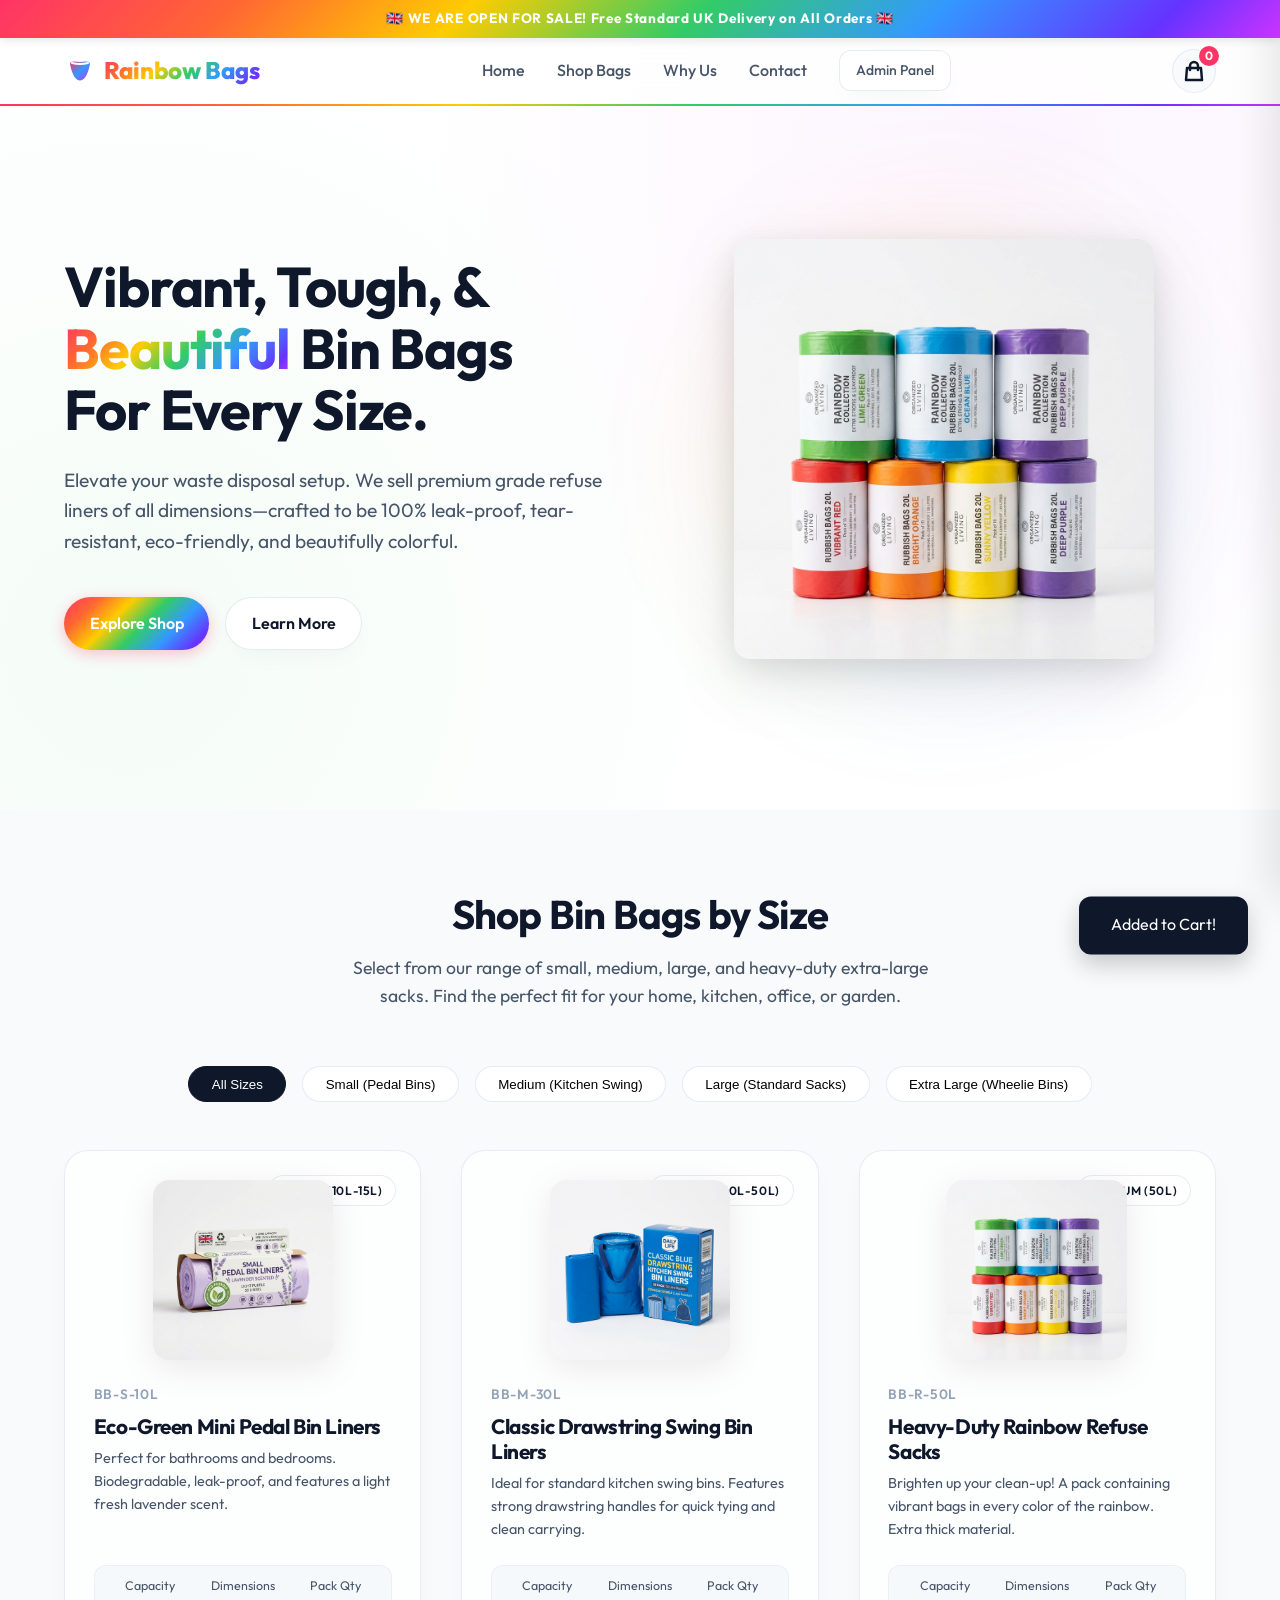
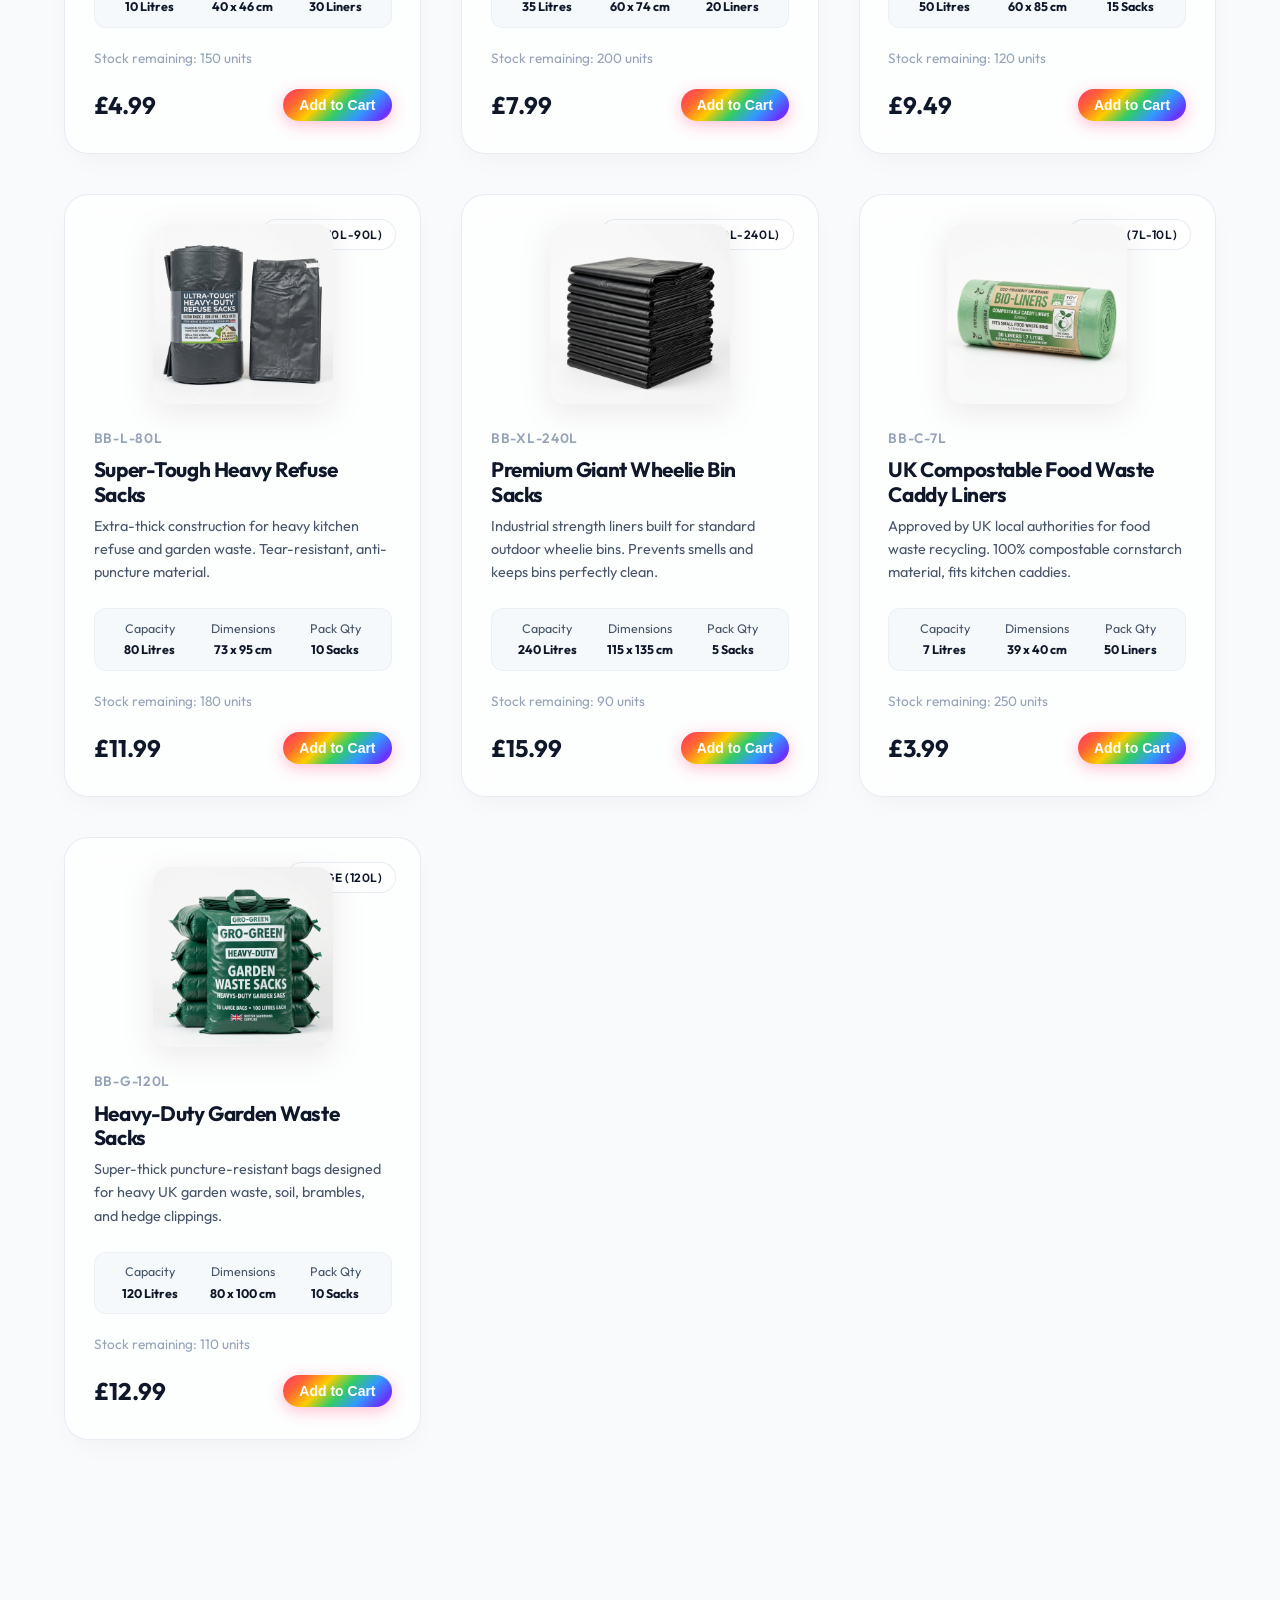
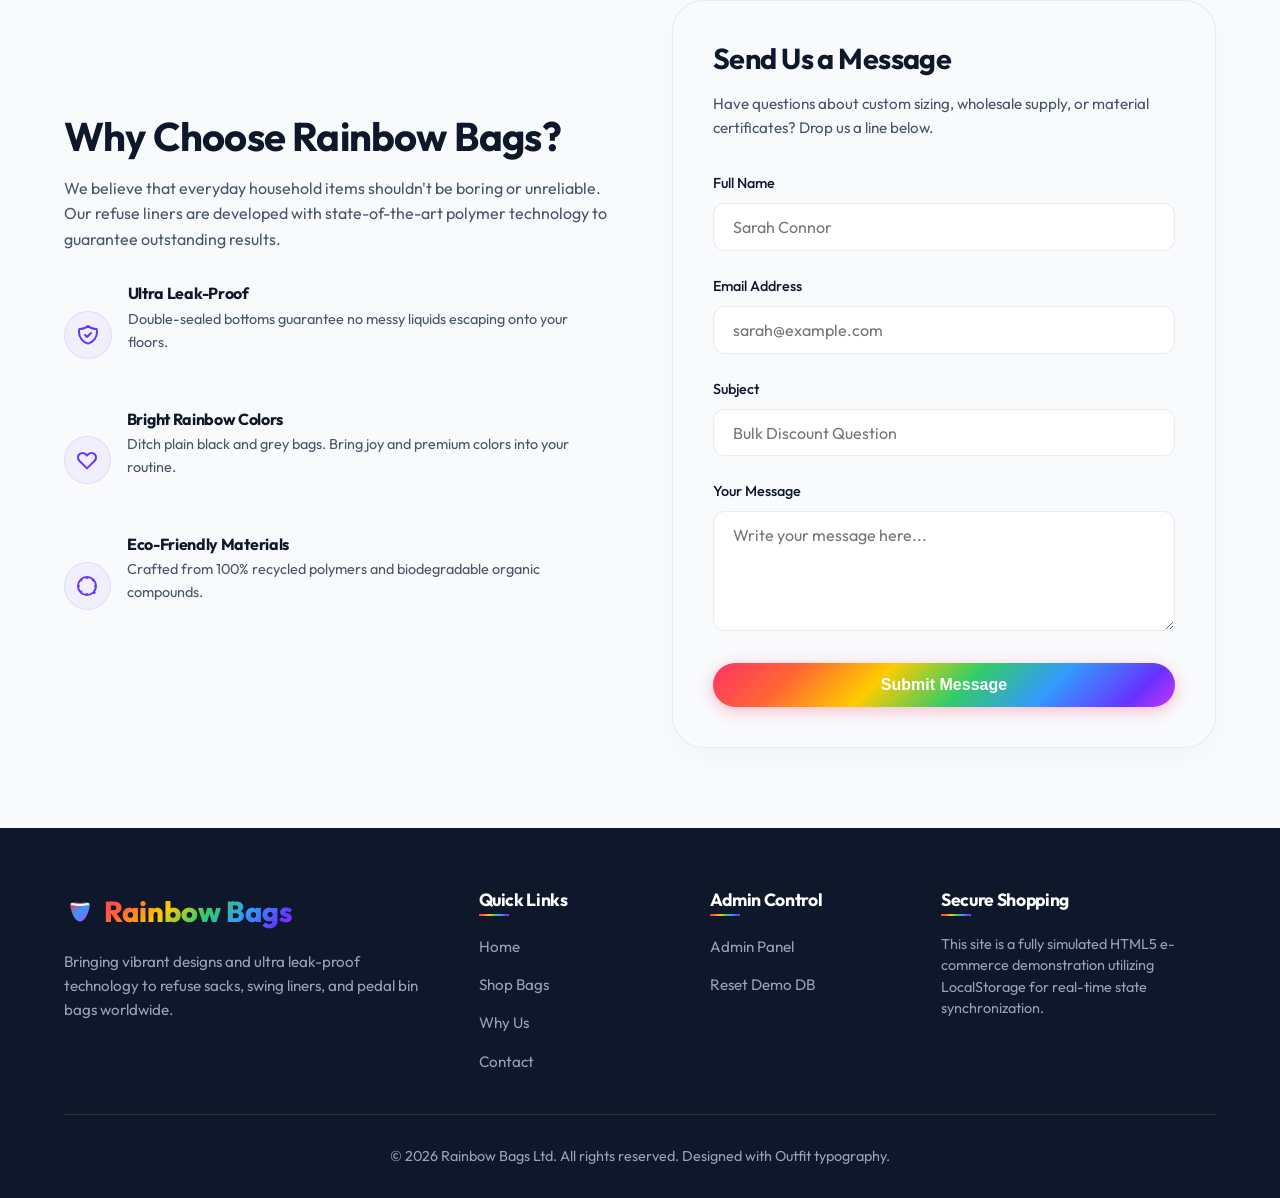
==== commit 640c0aa9: "Add Google site verification meta tag" ====
--- a/dashboard.html
+++ b/dashboard.html
@@ -2,6 +2,7 @@
 <html lang="en">
 <head>
     <meta charset="UTF-8">
+    <meta name="google-site-verification" content="jUz51U5-C2MNzPRxMC4mQ2vZr_vmTyKNrm5SXQlVDpA" />
     <meta name="viewport" content="width=device-width, initial-scale=1.0">
     <title>Management Dashboard - Rainbow Bags</title>
     <link rel="stylesheet" href="style.css">
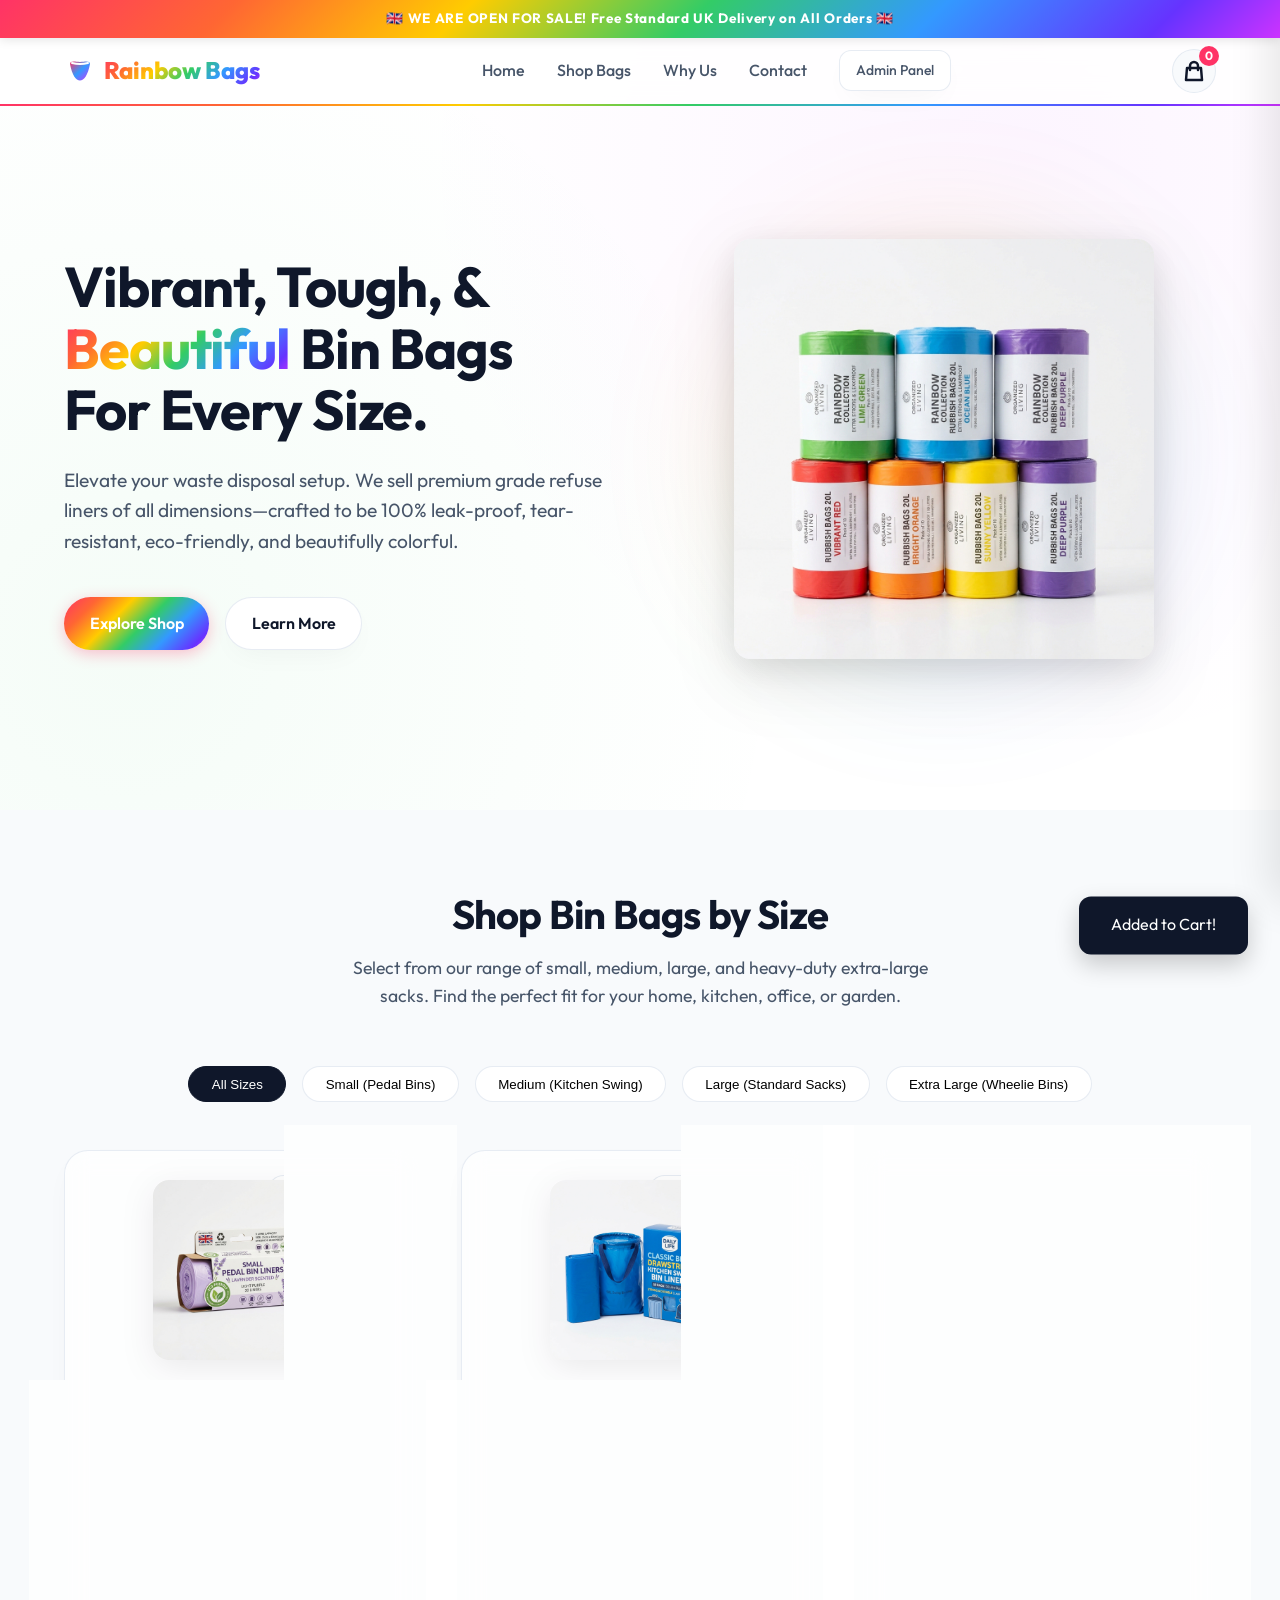
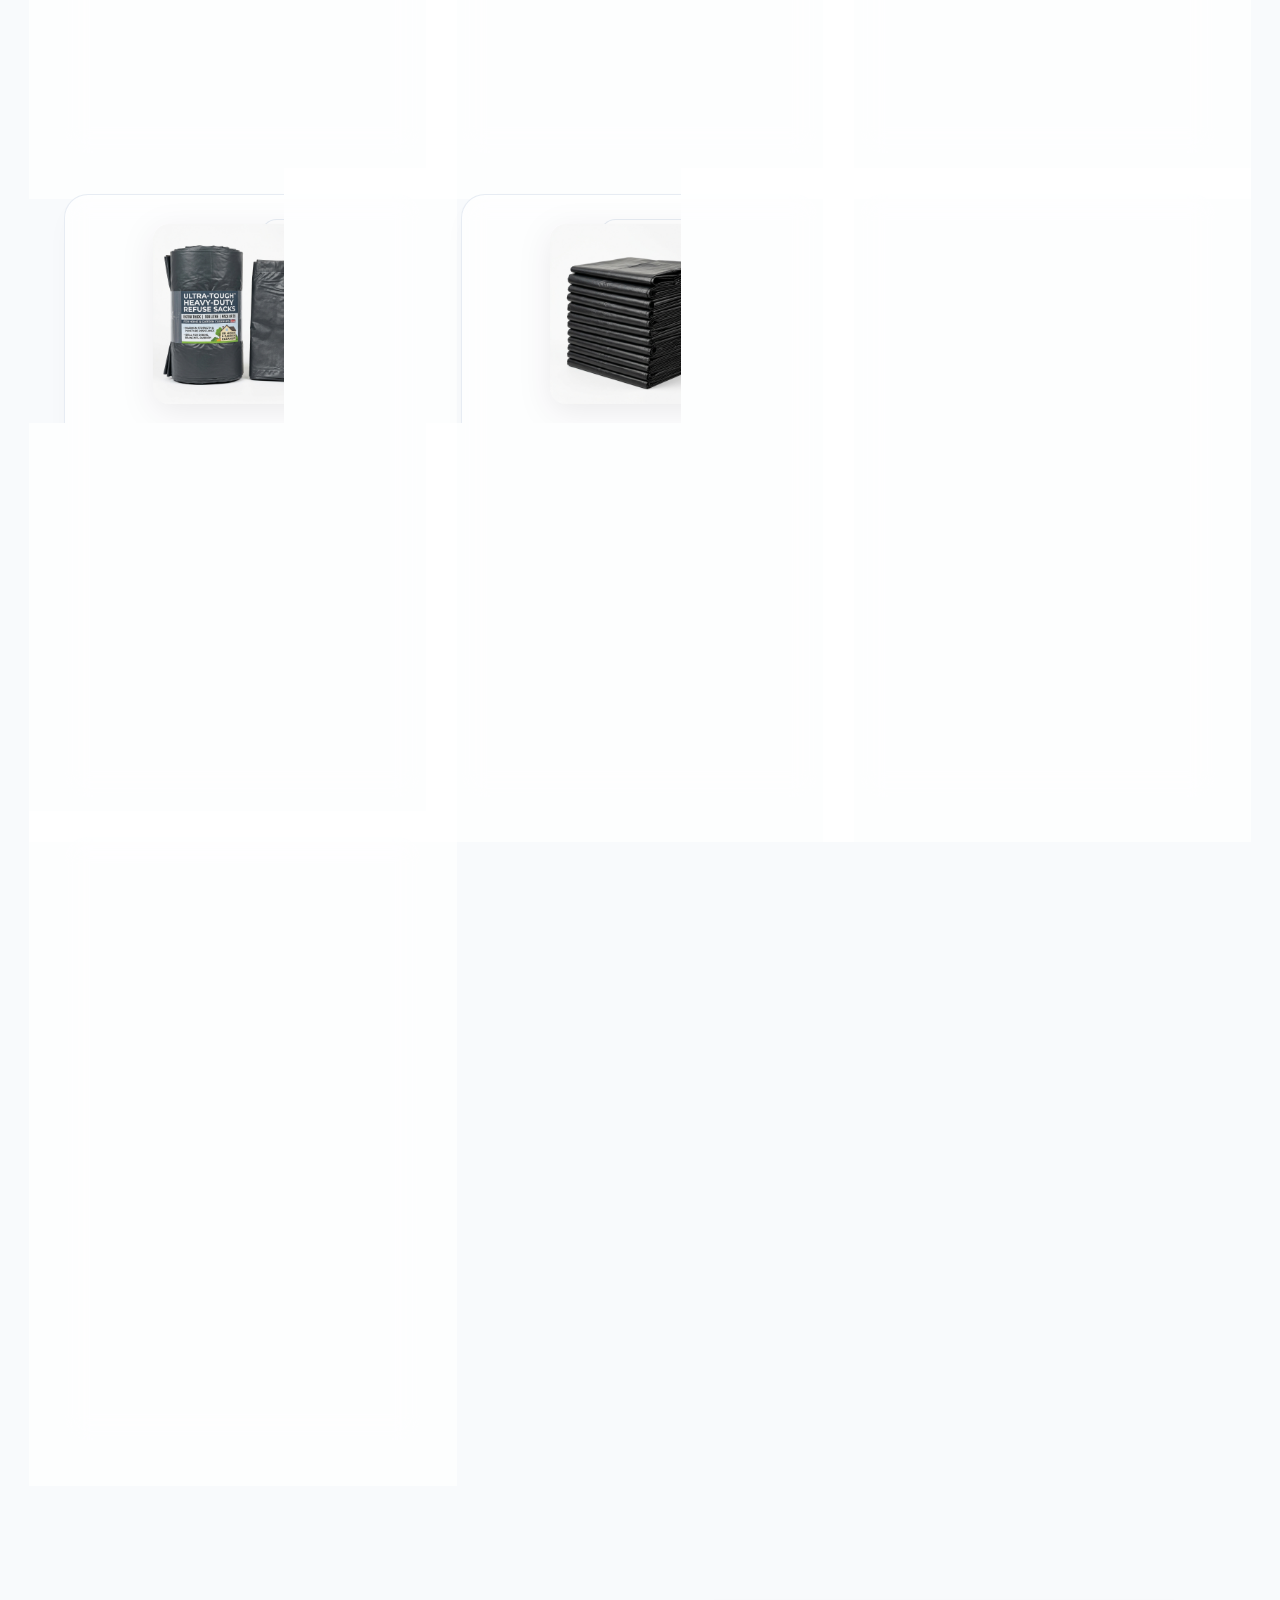
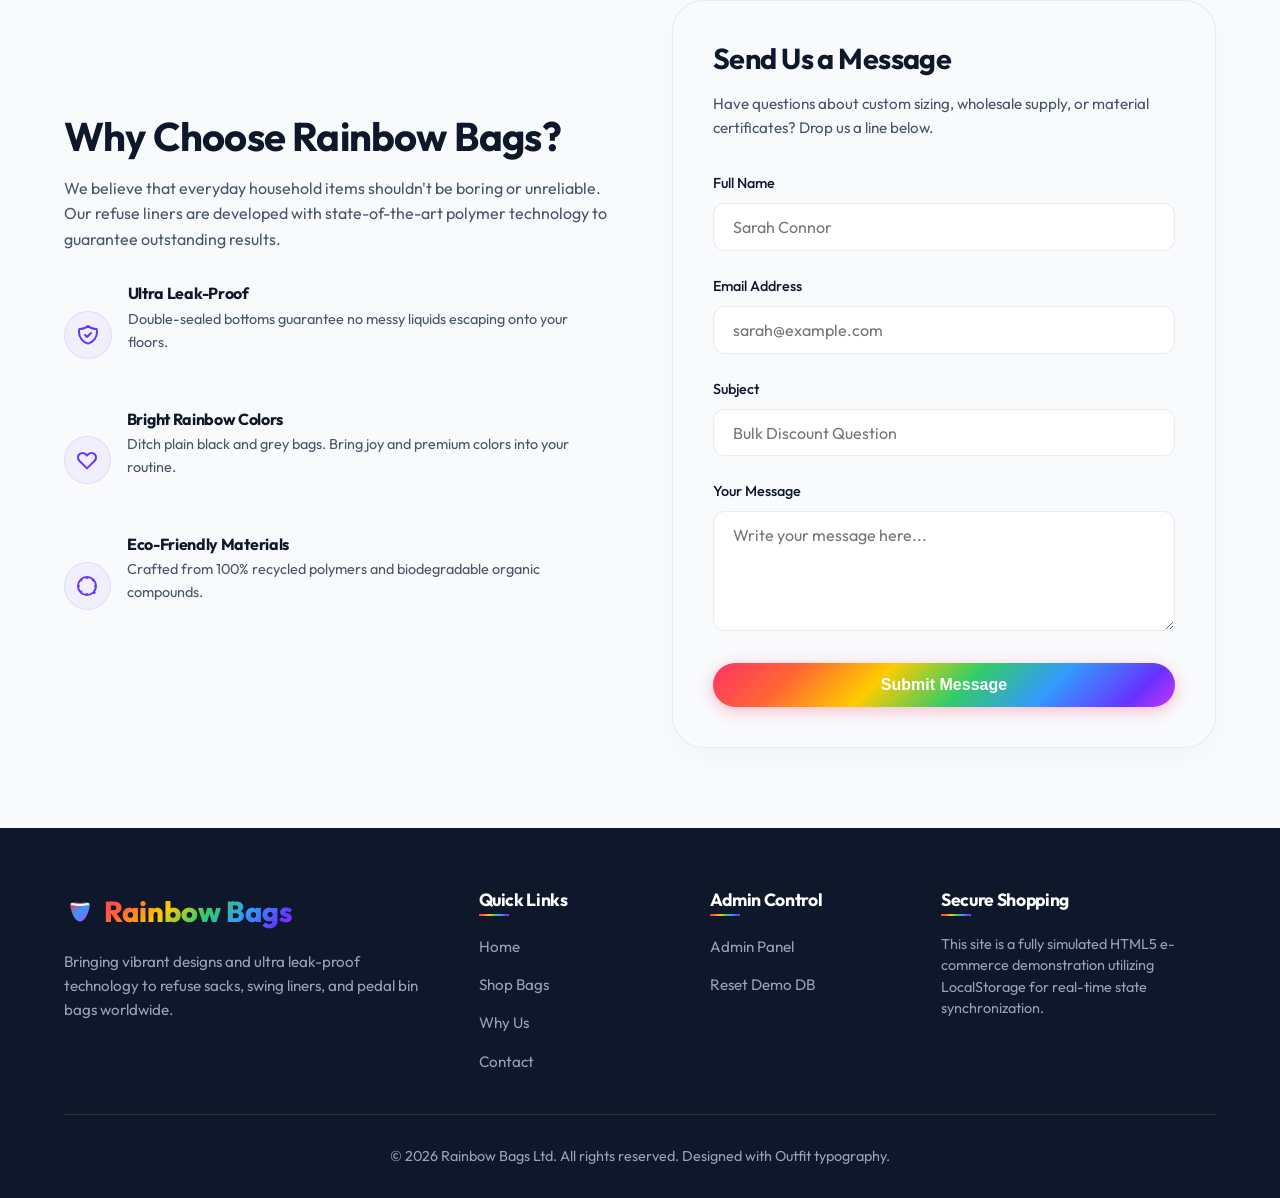
==== commit 96fdcb86: "Update Google site verification meta tag" ====
--- a/dashboard.html
+++ b/dashboard.html
@@ -2,7 +2,7 @@
 <html lang="en">
 <head>
     <meta charset="UTF-8">
-    <meta name="google-site-verification" content="jUz51U5-C2MNzPRxMC4mQ2vZr_vmTyKNrm5SXQlVDpA" />
+   <meta name="google-site-verification" content="pcs1PZmHJ6IZbx59U_kCZ3e3gueVSnIfgMYPqoCgcD0" />
     <meta name="viewport" content="width=device-width, initial-scale=1.0">
     <title>Management Dashboard - Rainbow Bags</title>
     <link rel="stylesheet" href="style.css">
